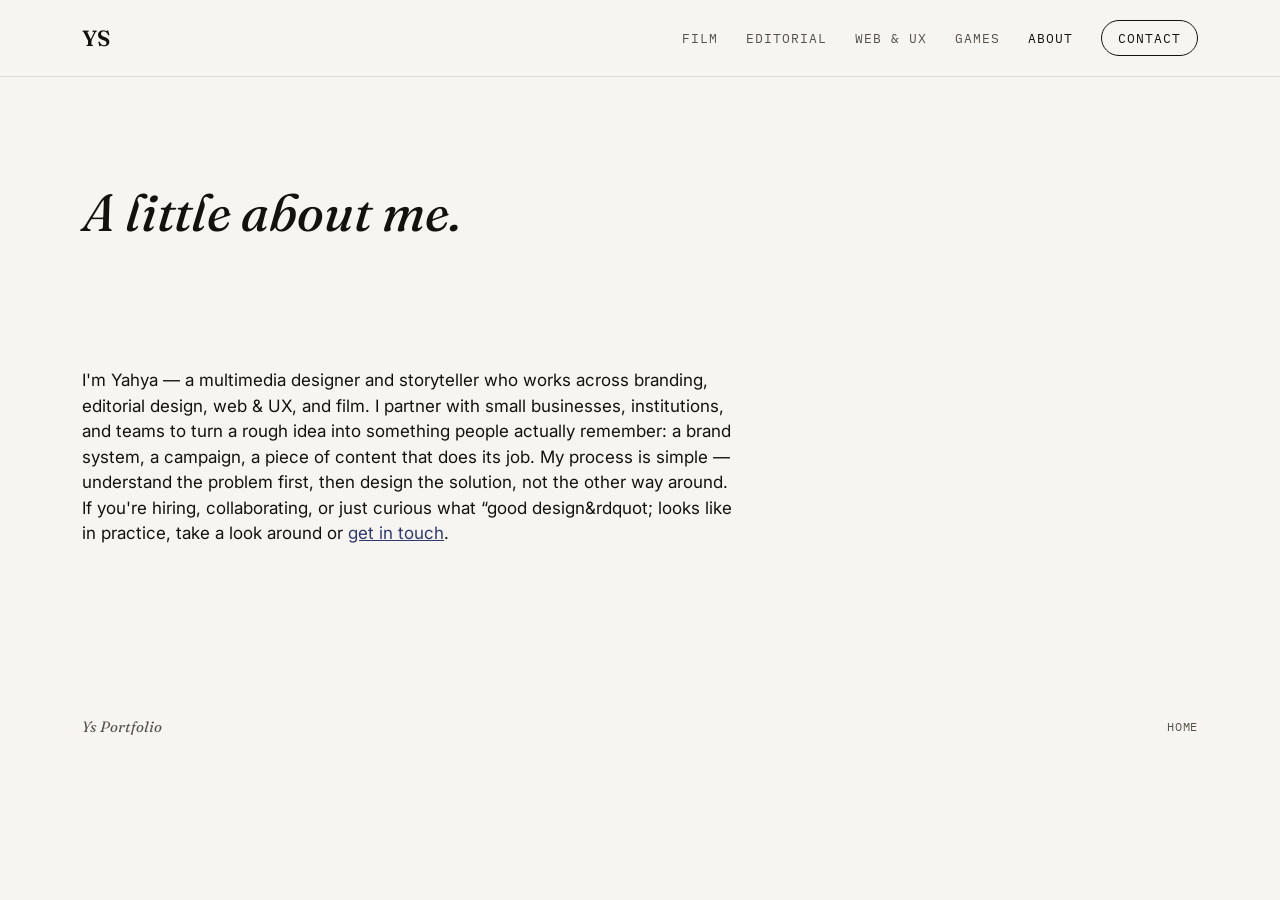
==== about.html @ 34f9054b "Add about.html page and About nav link across all pages New about.html follows the same shell as con" ====
<!DOCTYPE html>
<html lang="en">
<head>
<meta charset="UTF-8">
<meta name="viewport" content="width=device-width, initial-scale=1">
<title>About — Ys Portfolio</title>
<meta name="description" content="About Yahya — multimedia designer and storyteller working across branding, editorial design, web & UX, and film.">
<link rel="stylesheet" href="styles.css">
</head>
<body>

<nav class="site-nav">
  <div class="wrap">
    <a href="index.html" class="nav-mark">YS</a>
    <div class="nav-links">
      <a href="index.html#film">Film</a>
      <a href="index.html#editorial">Editorial</a>
      <a href="index.html#web">Web &amp; UX</a>
      <a href="index.html#games">Games</a>
      <a href="about.html" class="active">About</a>
      <a href="contact.html" class="nav-cta">Contact</a>
    </div>
  </div>
</nav>

<header class="contact-hero">
  <div class="wrap">
    <h1>A little about me.</h1>
  </div>
</header>

<section>
  <div class="wrap about-content">
    <p>I'm Yahya — a multimedia designer and storyteller who works across branding, editorial design, web &amp; UX, and film. I partner with small businesses, institutions, and teams to turn a rough idea into something people actually remember: a brand system, a campaign, a piece of content that does its job. My process is simple — understand the problem first, then design the solution, not the other way around. If you're hiring, collaborating, or just curious what &ldquo;good design&rdquot; looks like in practice, take a look around or <a href="contact.html">get in touch</a>.</p>
  </div>
</section>

<footer class="site-footer">
  <div class="wrap" style="display:flex; align-items:center; justify-content:space-between; width:100%; flex-wrap:wrap; gap:20px;">
    <span class="footer-mark">Ys Portfolio</span>
    <div class="footer-links">
      <a href="index.html">Home</a>
    </div>
  </div>
</footer>

</body>
</html>
---- styles.css ----
/* ===========================================================
   Ys Portfolio — design tokens
   Display: Fraunces (characterful serif, used large + restrained)
   Body/UI: Inter
   Utility (labels/eyebrows): IBM Plex Mono
   Palette:
     --paper:   #F7F5F1  (warm off-white background)
     --ink:     #14120F  (near-black, warm not cold)
     --ink-60:  #56514A  (secondary text)
     --line:    #DEDACF  (hairline rule)
     --accent:  #2E3A6E  (deep indigo — signature color)
     --accent-2:#B8472A  (rust — sparingly, hover/active only)
   =========================================================== */

@import url('https://fonts.googleapis.com/css2?family=Fraunces:ital,opsz,wght@0,9..144,300;0,9..144,450;0,9..144,600;1,9..144,450&family=Inter:wght@400;500;600&family=IBM+Plex+Mono:wght@400;500&display=swap');

:root {
  --paper: #F7F5F1;
  --ink: #14120F;
  --ink-60: #56514A;
  --line: #DEDACF;
  --accent: #2E3A6E;
  --accent-2: #B8472A;

  --font-display: 'Fraunces', serif;
  --font-body: 'Inter', sans-serif;
  --font-mono: 'IBM Plex Mono', monospace;

  --max-w: 1180px;
}

* { box-sizing: border-box; }

html { scroll-behavior: smooth; }

body {
  margin: 0;
  background: var(--paper);
  color: var(--ink);
  font-family: var(--font-body);
  font-size: 16px;
  line-height: 1.5;
  -webkit-font-smoothing: antialiased;
}

a { color: inherit; }

img { max-width: 100%; display: block; }

.wrap {
  max-width: var(--max-w);
  margin: 0 auto;
  padding: 0 32px;
}

/* ---------- Nav ---------- */
.site-nav {
  position: sticky;
  top: 0;
  z-index: 20;
  background: rgba(247, 245, 241, 0.92);
  backdrop-filter: blur(6px);
  border-bottom: 1px solid var(--line);
}

.site-nav .wrap {
  display: flex;
  align-items: center;
  justify-content: space-between;
  height: 76px;
}

.nav-mark {
  font-family: var(--font-display);
  font-size: 22px;
  font-weight: 600;
  letter-spacing: 0.01em;
  text-decoration: none;
}

.nav-links {
  display: flex;
  gap: 28px;
  align-items: center;
}

.nav-links a {
  text-decoration: none;
  font-family: var(--font-mono);
  font-size: 12.5px;
  letter-spacing: 0.08em;
  text-transform: uppercase;
  color: var(--ink-60);
  transition: color 0.15s ease;
}

.nav-links a:hover,
.nav-links a.active { color: var(--ink); }

.nav-links .nav-cta {
  border: 1px solid var(--ink);
  padding: 8px 16px;
  border-radius: 999px;
  color: var(--ink);
}

.nav-links .nav-cta:hover {
  background: var(--ink);
  color: var(--paper);
}

/* ---------- Hero ---------- */
.hero {
  padding: 96px 0 72px;
  border-bottom: 1px solid var(--line);
}

.hero-quote {
  margin: 0 0 22px;
}

.hero-quote blockquote {
  margin: 0;
  font-family: var(--font-display);
  font-style: italic;
  font-weight: 450;
  font-size: 18px;
  color: var(--accent);
}

.hero-quote figcaption {
  margin-top: 6px;
  font-family: var(--font-mono);
  font-size: 12px;
  letter-spacing: 0.06em;
  text-transform: uppercase;
  color: var(--ink-60);
}

.hero h1 {
  font-family: var(--font-display);
  font-weight: 450;
  font-size: clamp(34px, 5.4vw, 64px);
  line-height: 1.08;
  letter-spacing: -0.01em;
  margin: 0 0 28px;
  max-width: 20ch;
}

.hero h1 em {
  font-style: italic;
  font-weight: 450;
  color: var(--accent);
}

.hero-role {
  max-width: 46ch;
  font-family: var(--font-body);
  font-weight: 600;
  font-size: 18px;
  color: var(--ink);
  margin: 0 0 6px;
}

.hero-sub {
  max-width: 46ch;
  color: var(--ink-60);
  font-size: 17px;
  margin: 0;
}

.hero-animated {
  font-family: var(--font-display);
  font-weight: 450;
  font-size: clamp(34px, 5.4vw, 64px);
  line-height: 1.15;
  margin: 0 0 28px;
}

.hero-animated .static-part { display: block; }

.hero-animated .rotator {
  display: block;
  color: var(--accent);
  font-style: italic;
  min-height: 1.2em;
}

.hero-animated .cursor {
  display: inline-block;
  animation: blink 0.9s step-end infinite;
}

@keyframes blink { 50% { opacity: 0; } }

.sr-only {
  position: absolute;
  width: 1px; height: 1px;
  padding: 0; margin: -1px;
  overflow: hidden;
  clip: rect(0,0,0,0);
  white-space: nowrap;
  border: 0;
}

@media (prefers-reduced-motion: reduce) {
  .hero-animated .cursor { animation: none; }
}

/* ---------- Section headers ---------- */
.category {
  padding: 72px 0;
  border-bottom: 1px solid var(--line);
}

.category:last-of-type { border-bottom: none; }

.category-head {
  display: flex;
  align-items: baseline;
  justify-content: space-between;
  gap: 24px;
  margin-bottom: 40px;
}

.category-head h2 {
  font-family: var(--font-display);
  font-weight: 450;
  font-style: italic;
  font-size: clamp(24px, 3vw, 34px);
  margin: 0;
}

.category-count {
  font-family: var(--font-mono);
  font-size: 12.5px;
  color: var(--ink-60);
  white-space: nowrap;
}

/* ---------- Project grid ---------- */
.grid {
  display: grid;
  grid-template-columns: repeat(3, 1fr);
  gap: 28px;
}

.card {
  text-decoration: none;
  color: var(--ink);
  display: block;
}

.card-media {
  position: relative;
  aspect-ratio: 4 / 5;
  overflow: hidden;
  background: var(--line);
  border-radius: 3px;
  margin-bottom: 16px;
}

.card-media img {
  width: 100%;
  height: 100%;
  object-fit: cover;
  transition: transform 0.5s cubic-bezier(0.2, 0.7, 0.2, 1);
}

.card:hover .card-media img { transform: scale(1.045); }

.card-status {
  position: absolute;
  top: 12px;
  left: 12px;
  background: var(--paper);
  font-family: var(--font-mono);
  font-size: 11px;
  letter-spacing: 0.06em;
  text-transform: uppercase;
  padding: 4px 9px;
  border-radius: 999px;
  color: var(--ink-60);
}

.card h3 {
  font-family: var(--font-display);
  font-weight: 600;
  font-size: 19px;
  margin: 0 0 6px;
}

.card p {
  font-size: 14px;
  color: var(--ink-60);
  margin: 0 0 10px;
  line-height: 1.45;
}

.card-link {
  font-family: var(--font-mono);
  font-size: 11.5px;
  letter-spacing: 0.06em;
  text-transform: uppercase;
  color: var(--accent);
  display: inline-flex;
  align-items: center;
  gap: 6px;
}

.card-link::after {
  content: '→';
  transition: transform 0.15s ease;
}

.card:hover .card-link::after { transform: translateX(3px); }

/* ---------- Footer ---------- */
.site-footer {
  padding: 56px 0 64px;
  display: flex;
  align-items: center;
  justify-content: space-between;
  gap: 20px;
  flex-wrap: wrap;
}

.footer-mark {
  font-family: var(--font-display);
  font-style: italic;
  font-size: 15px;
  color: var(--ink-60);
}

.footer-links {
  display: flex;
  gap: 22px;
}

.footer-links a {
  font-family: var(--font-mono);
  font-size: 12px;
  letter-spacing: 0.06em;
  text-transform: uppercase;
  text-decoration: none;
  color: var(--ink-60);
}

.footer-links a:hover { color: var(--ink); }

/* ---------- Contact page ---------- */
.contact-hero {
  padding: 96px 0 80px;
}

.contact-hero h1 {
  font-family: var(--font-display);
  font-weight: 450;
  font-style: italic;
  font-size: clamp(32px, 5vw, 52px);
  margin: 0 0 20px;
}

.contact-grid {
  display: grid;
  grid-template-columns: 1.1fr 0.9fr;
  gap: 64px;
  padding-bottom: 96px;
}

.contact-list {
  list-style: none;
  margin: 0;
  padding: 0;
}

.contact-list li {
  border-top: 1px solid var(--line);
  padding: 20px 0;
  display: flex;
  justify-content: space-between;
  align-items: baseline;
}

.contact-list li:last-child { border-bottom: 1px solid var(--line); }

.contact-list .label {
  font-family: var(--font-mono);
  font-size: 12px;
  letter-spacing: 0.06em;
  text-transform: uppercase;
  color: var(--ink-60);
}

.contact-list a {
  text-decoration: none;
  font-size: 16px;
}

.contact-list a:hover { color: var(--accent); }

.contact-form { display: flex; flex-direction: column; gap: 18px; }

.contact-form label {
  font-family: var(--font-mono);
  font-size: 11.5px;
  letter-spacing: 0.06em;
  text-transform: uppercase;
  color: var(--ink-60);
  display: block;
  margin-bottom: 6px;
}

.contact-form input,
.contact-form textarea {
  width: 100%;
  border: none;
  border-bottom: 1px solid var(--line);
  background: transparent;
  padding: 10px 2px;
  font-family: var(--font-body);
  font-size: 15px;
  color: var(--ink);
}

.contact-form input:focus,
.contact-form textarea:focus {
  outline: none;
  border-bottom-color: var(--accent);
}

.contact-form button {
  margin-top: 8px;
  align-self: flex-start;
  border: 1px solid var(--ink);
  background: var(--ink);
  color: var(--paper);
  font-family: var(--font-mono);
  font-size: 12.5px;
  letter-spacing: 0.06em;
  text-transform: uppercase;
  padding: 12px 26px;
  border-radius: 999px;
  cursor: pointer;
  transition: opacity 0.15s ease;
}

.contact-form button:hover { opacity: 0.85; }

/* ---------- About page ---------- */
.about-content {
  padding-bottom: 96px;
}

.about-content p {
  max-width: 60ch;
  font-size: 17px;
  color: var(--ink);
}

.about-content a {
  color: var(--accent);
}

.about-content a:hover {
  color: var(--ink);
}

/* ---------- Responsive ---------- */
@media (max-width: 900px) {
  .grid { grid-template-columns: repeat(2, 1fr); }
  .contact-grid { grid-template-columns: 1fr; gap: 48px; }
}

@media (max-width: 560px) {
  .wrap { padding: 0 20px; }
  .grid { grid-template-columns: 1fr; }
  .nav-links { gap: 16px; }
  .nav-links .nav-cta { padding: 7px 13px; }
  .site-nav .wrap { height: 64px; }
  .hero { padding: 56px 0 48px; }
  .category { padding: 48px 0; }
}

/* Reduced motion */
@media (prefers-reduced-motion: reduce) {
  html { scroll-behavior: auto; }
  .card-media img, .card-link::after { transition: none; }
}

/* Visible keyboard focus */
a:focus-visible, button:focus-visible, input:focus-visible, textarea:focus-visible {
  outline: 2px solid var(--accent);
  outline-offset: 2px;
}
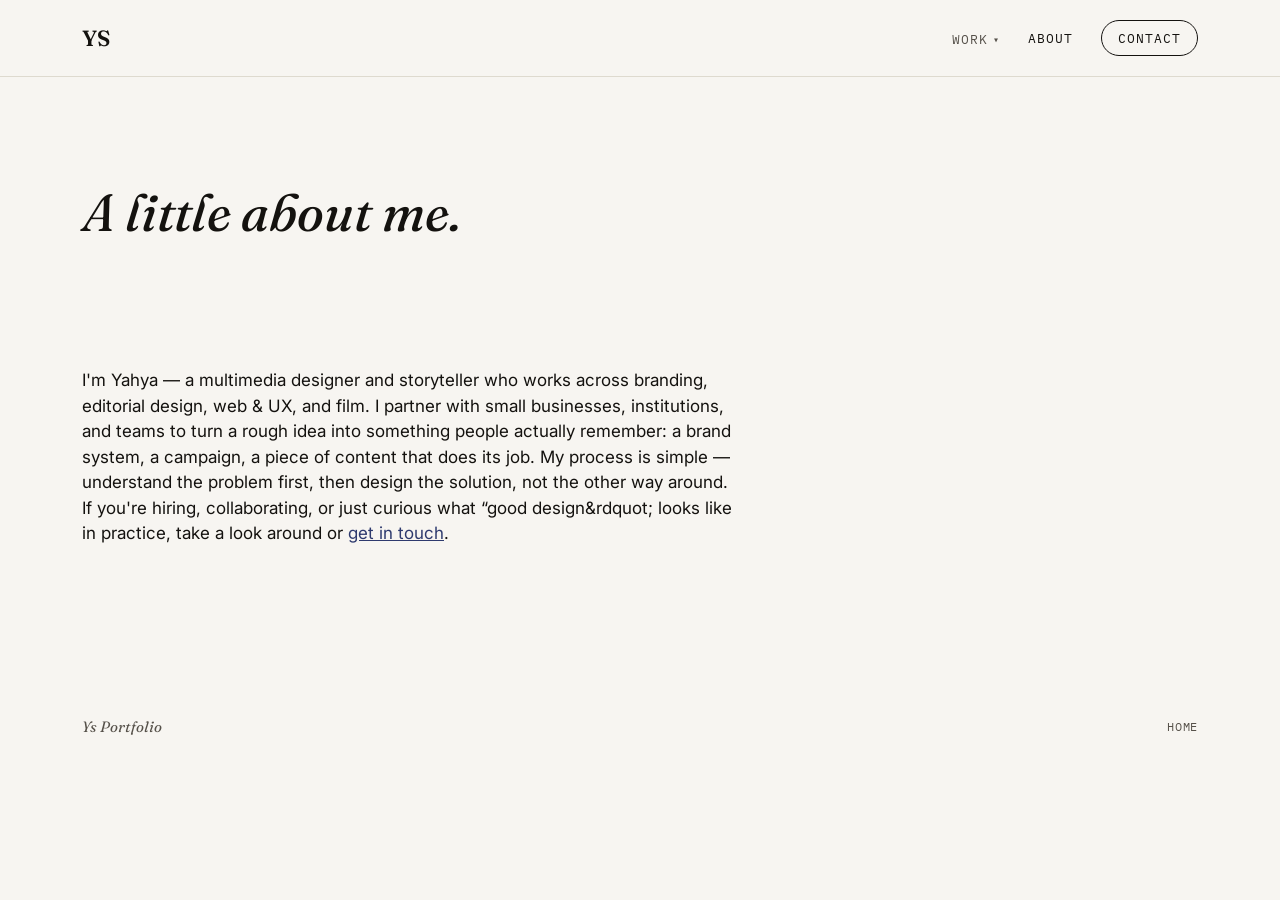
==== commit 02ff2d96: "Collapse category links into a nav dropdown; responsive/content fixes Replaces the four category lin" ====
--- a/about.html
+++ b/about.html
@@ -13,10 +13,15 @@
   <div class="wrap">
     <a href="index.html" class="nav-mark">YS</a>
     <div class="nav-links">
-      <a href="index.html#film">Film</a>
-      <a href="index.html#editorial">Editorial</a>
-      <a href="index.html#web">Web &amp; UX</a>
-      <a href="index.html#games">Games</a>
+      <div class="nav-dropdown">
+        <button type="button" class="nav-dropdown-toggle" aria-haspopup="true" aria-expanded="false">Work <span class="nav-dropdown-caret" aria-hidden="true">&#9662;</span></button>
+        <div class="nav-dropdown-menu">
+          <a href="index.html#film">Film</a>
+          <a href="index.html#editorial">Editorial</a>
+          <a href="index.html#web">Web &amp; UX</a>
+          <a href="index.html#games">Games</a>
+        </div>
+      </div>
       <a href="about.html" class="active">About</a>
       <a href="contact.html" class="nav-cta">Contact</a>
     </div>
@@ -44,5 +49,7 @@
   </div>
 </footer>
 
+<script src="assets/js/nav-dropdown.js"></script>
+
 </body>
 </html>
--- a/styles.css
+++ b/styles.css
@@ -109,32 +109,86 @@
   color: var(--paper);
 }
 
+.nav-dropdown {
+  position: relative;
+}
+
+.nav-dropdown-toggle {
+  font-family: var(--font-mono);
+  font-size: 12.5px;
+  letter-spacing: 0.08em;
+  text-transform: uppercase;
+  color: var(--ink-60);
+  background: none;
+  border: none;
+  padding: 0;
+  margin: 0;
+  cursor: pointer;
+  display: inline-flex;
+  align-items: center;
+  gap: 5px;
+  transition: color 0.15s ease;
+}
+
+.nav-dropdown-toggle:hover,
+.nav-dropdown.is-open .nav-dropdown-toggle { color: var(--ink); }
+
+.nav-dropdown-caret {
+  font-size: 10px;
+  transition: transform 0.15s ease;
+}
+
+.nav-dropdown.is-open .nav-dropdown-caret { transform: rotate(180deg); }
+
+.nav-dropdown-menu {
+  position: absolute;
+  top: calc(100% + 16px);
+  left: 0;
+  background: var(--paper);
+  border: 1px solid var(--line);
+  border-radius: 8px;
+  padding: 6px;
+  min-width: 150px;
+  display: flex;
+  flex-direction: column;
+  box-shadow: 0 8px 24px rgba(20, 18, 15, 0.1);
+  opacity: 0;
+  visibility: hidden;
+  transform: translateY(-4px);
+  transition: opacity 0.15s ease, transform 0.15s ease, visibility 0.15s ease;
+}
+
+.nav-dropdown.is-open .nav-dropdown-menu {
+  opacity: 1;
+  visibility: visible;
+  transform: translateY(0);
+}
+
+.nav-dropdown-menu a {
+  padding: 9px 10px;
+  border-radius: 4px;
+}
+
+.nav-dropdown-menu a:hover { background: var(--line); color: var(--ink); }
+
+@media (prefers-reduced-motion: reduce) {
+  .nav-dropdown-menu,
+  .nav-dropdown-caret { transition: none; }
+}
+
 /* ---------- Hero ---------- */
 .hero {
   padding: 96px 0 72px;
   border-bottom: 1px solid var(--line);
 }
 
-.hero-quote {
+.hero-eyebrow {
   margin: 0 0 22px;
-}
-
-.hero-quote blockquote {
-  margin: 0;
   font-family: var(--font-display);
   font-style: italic;
   font-weight: 450;
   font-size: 18px;
   color: var(--accent);
-}
-
-.hero-quote figcaption {
-  margin-top: 6px;
-  font-family: var(--font-mono);
-  font-size: 12px;
-  letter-spacing: 0.06em;
-  text-transform: uppercase;
-  color: var(--ink-60);
 }
 
 .hero h1 {
@@ -153,7 +207,7 @@
   color: var(--accent);
 }
 
-.hero-role {
+.hero-tagline {
   max-width: 46ch;
   font-family: var(--font-body);
   font-weight: 600;
@@ -205,6 +259,56 @@
 
 @media (prefers-reduced-motion: reduce) {
   .hero-animated .cursor { animation: none; }
+}
+
+/* ---------- Recognition strip ---------- */
+.recognition-strip {
+  padding: 72px 0;
+  border-bottom: 1px solid var(--line);
+}
+
+.trusted-label {
+  font-family: var(--font-mono);
+  font-size: 12.5px;
+  letter-spacing: 0.14em;
+  text-transform: uppercase;
+  color: var(--ink-60);
+  margin: 0 0 22px;
+}
+
+.recognition-row {
+  overflow: hidden;
+}
+
+.recognition-track {
+  display: flex;
+  width: max-content;
+  animation: recognition-marquee 22s linear infinite;
+}
+
+.recognition-set {
+  display: flex;
+  align-items: center;
+  gap: 56px;
+  padding-right: 56px;
+}
+
+.recognition-item {
+  flex: 0 0 auto;
+  width: 200px;
+  height: auto;
+  filter: brightness(0);
+}
+
+@keyframes recognition-marquee {
+  from { transform: translateX(0); }
+  to { transform: translateX(-50%); }
+}
+
+@media (prefers-reduced-motion: reduce) {
+  .recognition-track { animation: none; }
+  .recognition-row { overflow-x: auto; }
+  .recognition-set[aria-hidden="true"] { display: none; }
 }
 
 /* ---------- Section headers ---------- */
@@ -466,10 +570,252 @@
   color: var(--ink);
 }
 
+/* ---------- Project detail pages ---------- */
+.back-link {
+  font-family: var(--font-mono);
+  font-size: 12px;
+  text-transform: uppercase;
+  letter-spacing: 0.06em;
+  text-decoration: none;
+  color: var(--ink-60);
+  display: inline-block;
+  margin-bottom: 24px;
+}
+
+.back-link:hover { color: var(--ink); }
+
+.project-hero {
+  padding: 88px 0 40px;
+}
+
+.project-hero .cat {
+  font-family: var(--font-mono);
+  font-size: 12px;
+  letter-spacing: 0.1em;
+  text-transform: uppercase;
+  color: var(--accent);
+  margin: 0 0 16px;
+}
+
+.project-hero h1 {
+  font-family: var(--font-display);
+  font-weight: 450;
+  font-size: clamp(30px, 5vw, 52px);
+  margin: 0 0 18px;
+}
+
+.project-hero p {
+  max-width: 60ch;
+  color: var(--ink-60);
+  font-size: 17px;
+}
+
+.project-media {
+  padding-bottom: 72px;
+}
+
+.media-placeholder {
+  background: var(--line);
+  border-radius: 4px;
+  aspect-ratio: 16 / 9;
+  display: flex;
+  align-items: center;
+  justify-content: center;
+  text-align: center;
+  padding: 24px;
+  margin-bottom: 20px;
+}
+
+.media-placeholder span {
+  font-family: var(--font-mono);
+  font-size: 12px;
+  letter-spacing: 0.04em;
+  color: var(--ink-60);
+}
+
+.project-video {
+  position: relative;
+  aspect-ratio: 16 / 9;
+  border-radius: 4px;
+  overflow: hidden;
+}
+
+.project-video iframe {
+  position: absolute;
+  inset: 0;
+  width: 100%;
+  height: 100%;
+  border: 0;
+}
+
+.project-gallery-grid {
+  display: grid;
+  grid-template-columns: repeat(auto-fill, minmax(200px, 1fr));
+  gap: 20px;
+}
+
+.project-gallery-grid .media-placeholder { margin-bottom: 0; }
+
+.project-details {
+  padding-bottom: 96px;
+}
+
+.project-badges {
+  display: flex;
+  flex-wrap: wrap;
+  gap: 16px;
+}
+
+.project-badges img {
+  width: 80px;
+  height: auto;
+  filter: brightness(0);
+}
+
+.project-block {
+  padding: 72px 0;
+  border-bottom: 1px solid var(--line);
+}
+
+.project-block-title {
+  font-family: var(--font-display);
+  font-weight: 450;
+  font-style: italic;
+  font-size: clamp(24px, 3vw, 34px);
+  margin: 0 0 32px;
+}
+
+.project-subblock {
+  margin-bottom: 40px;
+}
+
+.project-subblock:last-child { margin-bottom: 0; }
+
+.contact-list + .project-subblock { margin-top: 40px; }
+
+/* ---------- Lightbox ---------- */
+.js-lightbox { cursor: pointer; }
+
+.lightbox-overlay {
+  position: fixed;
+  inset: 0;
+  background: rgba(20, 18, 15, 0.92);
+  display: flex;
+  align-items: center;
+  justify-content: center;
+  padding: 40px;
+  z-index: 100;
+}
+
+.lightbox-overlay[hidden] { display: none; }
+
+.lightbox-content {
+  max-width: 900px;
+  max-height: 85vh;
+  width: 100%;
+  background: var(--paper);
+  border-radius: 4px;
+  padding: 24px;
+  display: flex;
+  align-items: center;
+  justify-content: center;
+  text-align: center;
+  overflow: auto;
+}
+
+.lightbox-content img,
+.lightbox-content video {
+  max-width: 100%;
+  max-height: 75vh;
+  display: block;
+  border-radius: 4px;
+}
+
+.lightbox-content span {
+  font-family: var(--font-mono);
+  font-size: 14px;
+  letter-spacing: 0.04em;
+  color: var(--ink-60);
+}
+
+.lightbox-close {
+  position: fixed;
+  top: 24px;
+  right: 24px;
+  width: 40px;
+  height: 40px;
+  border-radius: 999px;
+  border: 1px solid var(--line);
+  background: var(--paper);
+  color: var(--ink);
+  font-family: var(--font-mono);
+  font-size: 18px;
+  line-height: 1;
+  cursor: pointer;
+  display: flex;
+  align-items: center;
+  justify-content: center;
+  z-index: 101;
+}
+
+.lightbox-close:hover { background: var(--line); }
+
+.project-subblock-title {
+  font-family: var(--font-display);
+  font-weight: 600;
+  font-size: 19px;
+  margin: 0 0 10px;
+}
+
+.project-block p {
+  max-width: 60ch;
+  color: var(--ink-60);
+  font-size: 15px;
+  line-height: 1.6;
+  margin: 0 0 20px;
+}
+
+.project-block p:last-child { margin-bottom: 0; }
+
+.plain-list {
+  list-style: none;
+  margin: 0;
+  padding: 0;
+  max-width: 60ch;
+}
+
+.plain-list li {
+  border-top: 1px solid var(--line);
+  padding: 16px 0;
+  color: var(--ink-60);
+  font-size: 15px;
+  line-height: 1.6;
+}
+
+.plain-list li:last-child { border-bottom: 1px solid var(--line); }
+
+.plain-list li strong {
+  color: var(--ink);
+  font-weight: 600;
+}
+
+.todo-note {
+  font-family: var(--font-mono);
+  font-size: 12px;
+  letter-spacing: 0.04em;
+  color: var(--ink-60);
+}
+
+.media-placeholder--summary {
+  aspect-ratio: auto;
+  padding: 40px 24px;
+}
+
 /* ---------- Responsive ---------- */
 @media (max-width: 900px) {
   .grid { grid-template-columns: repeat(2, 1fr); }
   .contact-grid { grid-template-columns: 1fr; gap: 48px; }
+  .project-gallery-grid { grid-template-columns: 1fr; }
 }
 
 @media (max-width: 560px) {
@@ -479,7 +825,14 @@
   .nav-links .nav-cta { padding: 7px 13px; }
   .site-nav .wrap { height: 64px; }
   .hero { padding: 56px 0 48px; }
+  .recognition-strip { padding: 48px 0; }
+  .recognition-set { gap: 36px; padding-right: 36px; }
+  .recognition-item { width: 140px; }
   .category { padding: 48px 0; }
+  .contact-list li { flex-direction: column; align-items: flex-start; gap: 6px; }
+  .lightbox-overlay { padding: 16px; }
+  .lightbox-content { padding: 16px; }
+  .lightbox-close { top: 12px; right: 12px; }
 }
 
 /* Reduced motion */
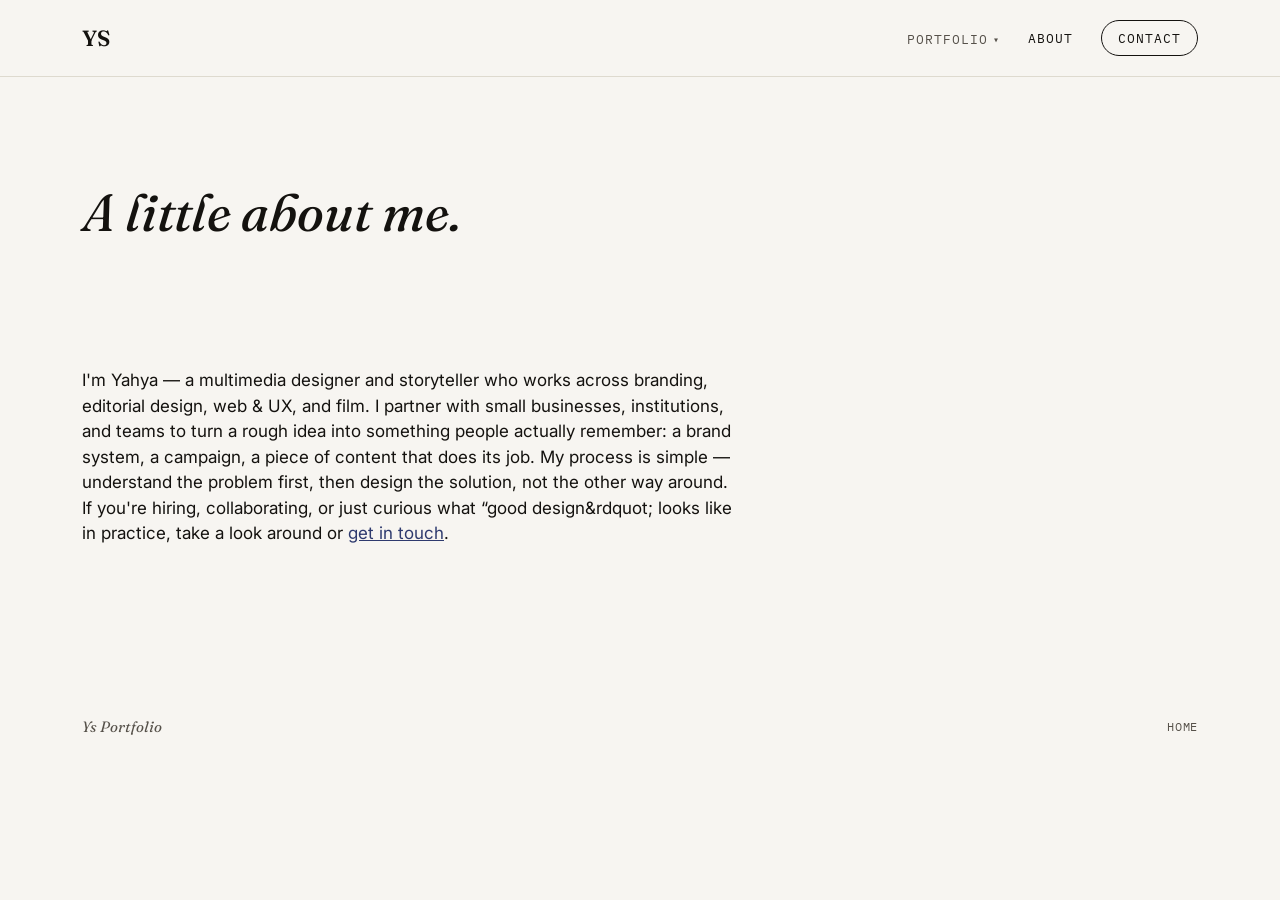
==== commit e65c098e: "Add Services page for consulting/freelance offerings - New services.html: hero, bio with headshot, t" ====
--- a/about.html
+++ b/about.html
@@ -14,16 +14,17 @@
     <a href="index.html" class="nav-mark">YS</a>
     <div class="nav-links">
       <div class="nav-dropdown">
-        <button type="button" class="nav-dropdown-toggle" aria-haspopup="true" aria-expanded="false">Work <span class="nav-dropdown-caret" aria-hidden="true">&#9662;</span></button>
+        <button type="button" class="nav-dropdown-toggle" aria-haspopup="true" aria-expanded="false">Portfolio <span class="nav-dropdown-caret" aria-hidden="true">&#9662;</span></button>
         <div class="nav-dropdown-menu">
           <a href="index.html#film">Film</a>
-          <a href="index.html#editorial">Editorial</a>
+          <a href="index.html#graphic-design">Graphic Design</a>
+          <a href="index.html#editorials">Editorials</a>
           <a href="index.html#web">Web &amp; UX</a>
           <a href="index.html#games">Games</a>
         </div>
       </div>
       <a href="about.html" class="active">About</a>
-      <a href="contact.html" class="nav-cta">Contact</a>
+      <a href="services.html#quote" class="nav-cta">Contact</a>
     </div>
   </div>
 </nav>
--- a/styles.css
+++ b/styles.css
@@ -551,6 +551,191 @@
 
 .contact-form button:hover { opacity: 0.85; }
 
+.contact-form .form-row {
+  display: grid;
+  grid-template-columns: 1fr 1fr;
+  gap: 18px;
+}
+
+/* ---------- Services page ---------- */
+.btn {
+  display: inline-flex;
+  align-items: center;
+  gap: 8px;
+  font-family: var(--font-mono);
+  font-size: 12.5px;
+  letter-spacing: 0.06em;
+  text-transform: uppercase;
+  padding: 13px 26px;
+  border-radius: 999px;
+  text-decoration: none;
+  border: 1px solid var(--ink);
+  transition: opacity 0.15s ease, background 0.15s ease, color 0.15s ease;
+}
+
+.btn-solid { background: var(--ink); color: var(--paper); }
+.btn-solid:hover { opacity: 0.85; }
+
+.btn-outline { background: transparent; color: var(--ink); }
+.btn-outline:hover { background: var(--ink); color: var(--paper); }
+
+.services-hero { padding: 88px 0 64px; border-bottom: 1px solid var(--line); }
+
+.services-hero h1 {
+  font-family: var(--font-display);
+  font-style: italic;
+  font-weight: 450;
+  font-size: clamp(34px, 4.8vw, 56px);
+  line-height: 1.13;
+  letter-spacing: -0.01em;
+  max-width: 30ch;
+  margin: 0 0 24px;
+}
+
+.hero-lead {
+  max-width: 46ch;
+  font-family: var(--font-body);
+  font-weight: 600;
+  font-size: 19px;
+  color: var(--ink);
+  margin: 0 0 14px;
+}
+
+.services-hero .sub {
+  max-width: 56ch;
+  font-size: 17px;
+  color: var(--ink-60);
+  margin: 0 0 16px;
+}
+
+.services-hero .sub:last-of-type { margin-bottom: 32px; }
+
+.hero-ctas { display: flex; gap: 14px; flex-wrap: wrap; }
+
+.intro { padding: 64px 0; border-bottom: 1px solid var(--line); }
+
+.intro-grid {
+  display: grid;
+  grid-template-columns: 0.8fr 1.2fr;
+  gap: 56px;
+  align-items: center;
+}
+
+.intro-media {
+  aspect-ratio: 4 / 5;
+  border-radius: 6px;
+  overflow: hidden;
+  background: var(--line);
+}
+
+.intro-media img { width: 100%; height: 100%; object-fit: cover; }
+
+.intro-copy p { max-width: 62ch; font-size: 18px; color: var(--ink); margin: 0 0 22px; }
+.intro-copy p:last-child { margin-bottom: 0; }
+
+.section-head { margin-bottom: 40px; }
+
+.section-head h2 {
+  font-family: var(--font-display);
+  font-style: italic;
+  font-weight: 450;
+  font-size: clamp(24px, 3vw, 32px);
+  margin: 0 0 10px;
+}
+
+.section-head p { color: var(--ink-60); font-size: 16px; margin: 0; max-width: 56ch; }
+
+.proof-head { display: flex; align-items: flex-end; justify-content: space-between; gap: 24px; }
+.proof-head-btn { flex: 0 0 auto; white-space: nowrap; }
+
+.tiers { padding: 72px 0; border-bottom: 1px solid var(--line); }
+
+.tier-grid { display: grid; grid-template-columns: 1fr 1fr; gap: 28px; }
+
+.tier-card {
+  border: 1px solid var(--line);
+  border-radius: 6px;
+  padding: 40px 34px;
+  display: flex;
+  flex-direction: column;
+  background: #FBFAF7;
+  transition: transform 0.25s cubic-bezier(0.2, 0.7, 0.2, 1), box-shadow 0.25s ease, border-color 0.25s ease;
+}
+
+.tier-card:hover {
+  transform: translateY(-6px);
+  box-shadow: 0 18px 40px rgba(20, 18, 15, 0.12);
+  border-color: var(--accent);
+}
+
+.tier-card.is-build { border-color: var(--ink); background: var(--paper); }
+.tier-card.is-build:hover { border-color: var(--ink); }
+
+.tier-card .btn-arrow { display: inline-block; transition: transform 0.2s ease; }
+.tier-card:hover .btn-arrow { transform: translateX(4px); }
+
+.tier-kicker {
+  font-family: var(--font-mono);
+  font-size: 11px;
+  letter-spacing: 0.1em;
+  text-transform: uppercase;
+  color: var(--ink-60);
+  margin: 0 0 14px;
+}
+
+.tier-card.is-build .tier-kicker { color: var(--accent-2); }
+
+.tier-card h3 { font-family: var(--font-display); font-weight: 600; font-size: 26px; margin: 0 0 10px; }
+
+.tier-tagline { color: var(--ink-60); font-size: 15px; margin: 0 0 28px; line-height: 1.5; }
+
+.tier-list { list-style: none; margin: 0 0 30px; padding: 0; flex: 1; }
+
+.tier-list li {
+  border-top: 1px solid var(--line);
+  padding: 14px 0;
+  font-size: 14.5px;
+  color: var(--ink);
+  line-height: 1.5;
+}
+
+.tier-best {
+  font-size: 13.5px;
+  color: var(--ink-60);
+  margin: 0 0 24px;
+  padding-top: 14px;
+  border-top: 1px solid var(--line);
+}
+
+.tier-best strong { color: var(--ink); font-weight: 600; }
+
+.process { padding: 72px 0; border-bottom: 1px solid var(--line); }
+
+.process-grid { display: grid; grid-template-columns: repeat(4, 1fr); gap: 28px; }
+
+.process-step .num { font-family: var(--font-mono); font-size: 13px; color: var(--accent); margin: 0 0 14px; }
+.process-step h4 { font-family: var(--font-display); font-weight: 600; font-size: 18px; margin: 0 0 8px; }
+.process-step p { font-size: 14px; color: var(--ink-60); line-height: 1.55; margin: 0; }
+
+.proof { padding: 72px 0; border-bottom: 1px solid var(--line); }
+
+.proof-badges {
+  margin-top: 40px;
+  display: flex;
+  gap: 28px;
+  flex-wrap: wrap;
+  align-items: center;
+  font-family: var(--font-mono);
+  font-size: 12px;
+  color: var(--ink-60);
+}
+
+.proof-badges span { border-left: 2px solid var(--accent); padding-left: 10px; }
+
+.quote { padding: 80px 0 96px; }
+
+.quote-copy p { color: var(--ink-60); font-size: 16px; max-width: 42ch; margin: 0 0 28px; }
+
 /* ---------- About page ---------- */
 .about-content {
   padding-bottom: 96px;
@@ -631,6 +816,39 @@
   font-size: 12px;
   letter-spacing: 0.04em;
   color: var(--ink-60);
+}
+
+.media-placeholder:has(img),
+.media-placeholder:has(video) {
+  padding: 0;
+  overflow: hidden;
+}
+
+.project-cta {
+  display: inline-flex;
+  align-items: center;
+  gap: 8px;
+  border: 1px solid var(--ink);
+  background: var(--ink);
+  color: var(--paper);
+  font-family: var(--font-mono);
+  font-size: 12.5px;
+  letter-spacing: 0.06em;
+  text-transform: uppercase;
+  text-decoration: none;
+  padding: 12px 26px;
+  border-radius: 999px;
+  transition: opacity 0.15s ease;
+}
+
+.project-cta:hover { opacity: 0.85; }
+
+.media-placeholder img,
+.media-placeholder video {
+  width: 100%;
+  height: 100%;
+  object-fit: cover;
+  display: block;
 }
 
 .project-video {
@@ -639,6 +857,57 @@
   border-radius: 4px;
   overflow: hidden;
 }
+
+.media-rotator {
+  position: relative;
+  aspect-ratio: 16 / 9;
+  border-radius: 4px;
+  overflow: hidden;
+  background: var(--line);
+  cursor: pointer;
+  margin-bottom: 20px;
+}
+
+.media-rotator img,
+.media-rotator video {
+  position: absolute;
+  inset: 0;
+  width: 100%;
+  height: 100%;
+  object-fit: cover;
+  opacity: 0;
+}
+
+.media-rotator img.is-active,
+.media-rotator video.is-active {
+  opacity: 1;
+}
+
+.rotator-nav {
+  position: absolute;
+  top: 50%;
+  transform: translateY(-50%);
+  width: 40px;
+  height: 40px;
+  border-radius: 999px;
+  border: 1px solid var(--line);
+  background: var(--paper);
+  color: var(--ink);
+  font-family: var(--font-mono);
+  font-size: 18px;
+  line-height: 1;
+  cursor: pointer;
+  display: flex;
+  align-items: center;
+  justify-content: center;
+  opacity: 0.85;
+  z-index: 2;
+}
+
+.rotator-nav:hover { background: var(--line); opacity: 1; }
+
+.rotator-prev { left: 12px; }
+.rotator-next { right: 12px; }
 
 .project-video iframe {
   position: absolute;
@@ -672,6 +941,27 @@
   filter: brightness(0);
 }
 
+.project-recognition {
+  margin-top: 32px;
+}
+
+.project-recognition .trusted-label {
+  margin-bottom: 16px;
+}
+
+.project-recognition-row {
+  display: flex;
+  flex-wrap: nowrap;
+  align-items: center;
+  gap: 32px;
+}
+
+.project-recognition-row .recognition-item {
+  flex: 1 1 0;
+  min-width: 0;
+  max-width: 200px;
+}
+
 .project-block {
   padding: 72px 0;
   border-bottom: 1px solid var(--line);
@@ -687,6 +977,20 @@
 
 .project-subblock {
   margin-bottom: 40px;
+}
+
+.project-two-col {
+  display: grid;
+  grid-template-columns: 1fr 1fr;
+  gap: 40px;
+}
+
+.project-two-col .project-subblock {
+  margin-bottom: 0;
+}
+
+.project-two-col .plain-list {
+  max-width: none;
 }
 
 .project-subblock:last-child { margin-bottom: 0; }
@@ -816,6 +1120,12 @@
   .grid { grid-template-columns: repeat(2, 1fr); }
   .contact-grid { grid-template-columns: 1fr; gap: 48px; }
   .project-gallery-grid { grid-template-columns: 1fr; }
+  .project-two-col { grid-template-columns: 1fr; }
+  .proof-head { flex-direction: column; align-items: flex-start; }
+  .intro-grid { grid-template-columns: 1fr; }
+  .intro-media { max-width: 320px; }
+  .tier-grid { grid-template-columns: 1fr; }
+  .process-grid { grid-template-columns: 1fr 1fr; }
 }
 
 @media (max-width: 560px) {
@@ -833,12 +1143,19 @@
   .lightbox-overlay { padding: 16px; }
   .lightbox-content { padding: 16px; }
   .lightbox-close { top: 12px; right: 12px; }
+  .rotator-nav { width: 34px; height: 34px; font-size: 16px; }
+  .rotator-prev { left: 8px; }
+  .rotator-next { right: 8px; }
+  .process-grid { grid-template-columns: 1fr; }
+  .contact-form .form-row { grid-template-columns: 1fr; }
 }
 
 /* Reduced motion */
 @media (prefers-reduced-motion: reduce) {
   html { scroll-behavior: auto; }
   .card-media img, .card-link::after { transition: none; }
+  .tier-card, .tier-card .btn-arrow { transition: none; }
+  .tier-card:hover { transform: none; }
 }
 
 /* Visible keyboard focus */
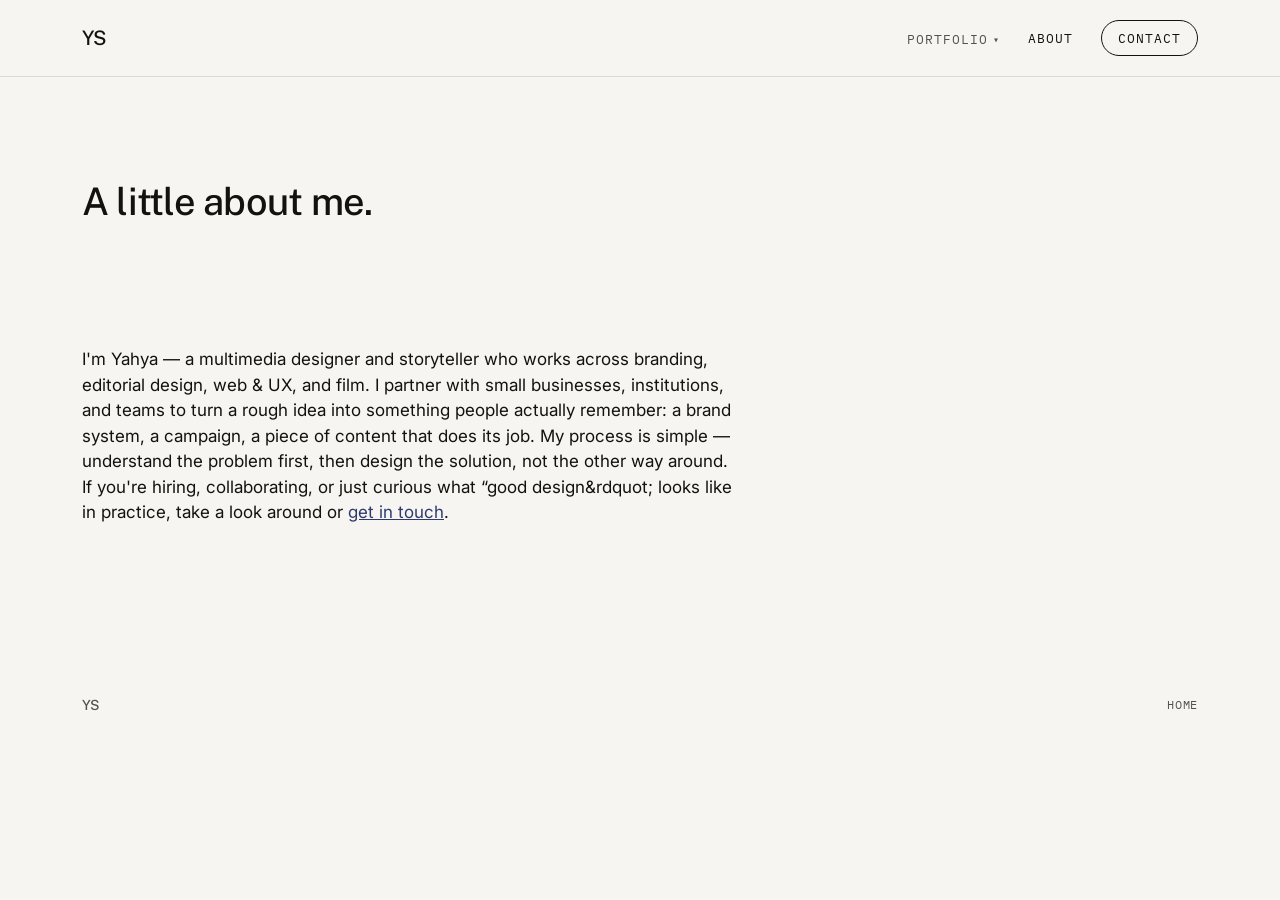
==== commit e7982b46: "Shorten footer mark from "Ys Portfolio" to "YS" sitewide Co-Authored-By: Claude Sonnet 5 <noreply@an" ====
--- a/about.html
+++ b/about.html
@@ -43,7 +43,7 @@
 
 <footer class="site-footer">
   <div class="wrap" style="display:flex; align-items:center; justify-content:space-between; width:100%; flex-wrap:wrap; gap:20px;">
-    <span class="footer-mark">Ys Portfolio</span>
+    <span class="footer-mark">YS</span>
     <div class="footer-links">
       <a href="index.html">Home</a>
     </div>
--- a/styles.css
+++ b/styles.css
@@ -1,6 +1,6 @@
 /* ===========================================================
    Ys Portfolio — design tokens
-   Display: Fraunces (characterful serif, used large + restrained)
+   Display: Public Sans (modern minimalist grotesk, weight-driven hierarchy — no italics, no bold by default)
    Body/UI: Inter
    Utility (labels/eyebrows): IBM Plex Mono
    Palette:
@@ -12,7 +12,7 @@
      --accent-2:#B8472A  (rust — sparingly, hover/active only)
    =========================================================== */
 
-@import url('https://fonts.googleapis.com/css2?family=Fraunces:ital,opsz,wght@0,9..144,300;0,9..144,450;0,9..144,600;1,9..144,450&family=Inter:wght@400;500;600&family=IBM+Plex+Mono:wght@400;500&display=swap');
+@import url('https://fonts.googleapis.com/css2?family=Public+Sans:wght@400;500;700&family=Inter:wght@400;500;600&family=IBM+Plex+Mono:wght@400;500&display=swap');
 
 :root {
   --paper: #F7F5F1;
@@ -22,7 +22,7 @@
   --accent: #2E3A6E;
   --accent-2: #B8472A;
 
-  --font-display: 'Fraunces', serif;
+  --font-display: 'Public Sans', sans-serif;
   --font-body: 'Inter', sans-serif;
   --font-mono: 'IBM Plex Mono', monospace;
 
@@ -72,9 +72,9 @@
 
 .nav-mark {
   font-family: var(--font-display);
-  font-size: 22px;
-  font-weight: 600;
-  letter-spacing: 0.01em;
+  font-size: 20px;
+  font-weight: 500;
+  letter-spacing: -0.01em;
   text-decoration: none;
 }
 
@@ -185,25 +185,24 @@
 .hero-eyebrow {
   margin: 0 0 22px;
   font-family: var(--font-display);
-  font-style: italic;
-  font-weight: 450;
-  font-size: 18px;
+  font-weight: 500;
+  font-size: 16px;
   color: var(--accent);
 }
 
 .hero h1 {
   font-family: var(--font-display);
-  font-weight: 450;
-  font-size: clamp(34px, 5.4vw, 64px);
-  line-height: 1.08;
-  letter-spacing: -0.01em;
+  font-weight: 500;
+  font-size: clamp(28px, 4.4vw, 46px);
+  line-height: 1.12;
+  letter-spacing: -0.02em;
   margin: 0 0 28px;
   max-width: 20ch;
 }
 
 .hero h1 em {
-  font-style: italic;
-  font-weight: 450;
+  font-style: normal;
+  font-weight: 500;
   color: var(--accent);
 }
 
@@ -225,9 +224,10 @@
 
 .hero-animated {
   font-family: var(--font-display);
-  font-weight: 450;
-  font-size: clamp(34px, 5.4vw, 64px);
-  line-height: 1.15;
+  font-weight: 500;
+  font-size: clamp(28px, 4.4vw, 46px);
+  line-height: 1.18;
+  letter-spacing: -0.02em;
   margin: 0 0 28px;
 }
 
@@ -236,7 +236,7 @@
 .hero-animated .rotator {
   display: block;
   color: var(--accent);
-  font-style: italic;
+  font-style: normal;
   min-height: 1.2em;
 }
 
@@ -329,9 +329,9 @@
 
 .category-head h2 {
   font-family: var(--font-display);
-  font-weight: 450;
-  font-style: italic;
-  font-size: clamp(24px, 3vw, 34px);
+  font-weight: 500;
+  letter-spacing: -0.01em;
+  font-size: clamp(19px, 2.4vw, 24px);
   margin: 0;
 }
 
@@ -389,8 +389,9 @@
 
 .card h3 {
   font-family: var(--font-display);
-  font-weight: 600;
-  font-size: 19px;
+  font-weight: 500;
+  letter-spacing: -0.005em;
+  font-size: 17px;
   margin: 0 0 6px;
 }
 
@@ -431,8 +432,8 @@
 
 .footer-mark {
   font-family: var(--font-display);
-  font-style: italic;
-  font-size: 15px;
+  font-weight: 500;
+  font-size: 14px;
   color: var(--ink-60);
 }
 
@@ -459,9 +460,9 @@
 
 .contact-hero h1 {
   font-family: var(--font-display);
-  font-weight: 450;
-  font-style: italic;
-  font-size: clamp(32px, 5vw, 52px);
+  font-weight: 500;
+  letter-spacing: -0.02em;
+  font-size: clamp(26px, 3.6vw, 38px);
   margin: 0 0 20px;
 }
 
@@ -583,13 +584,33 @@
 
 .services-hero h1 {
   font-family: var(--font-display);
-  font-style: italic;
-  font-weight: 450;
-  font-size: clamp(34px, 4.8vw, 56px);
-  line-height: 1.13;
-  letter-spacing: -0.01em;
-  max-width: 30ch;
+  font-weight: 500;
+  font-size: clamp(28px, 3.8vw, 42px);
+  line-height: 1.18;
+  letter-spacing: -0.02em;
+  max-width: 22ch;
   margin: 0 0 24px;
+}
+
+.circle-word {
+  color: var(--accent-2);
+  text-decoration: underline;
+  text-decoration-color: var(--accent-2);
+  text-decoration-thickness: 3px;
+  text-underline-offset: 6px;
+}
+
+.type-cursor {
+  display: inline-block;
+  color: var(--accent-2);
+  text-decoration: none;
+  animation: blink 0.9s step-end infinite;
+}
+
+.type-cursor.is-done { display: none; }
+
+@media (prefers-reduced-motion: reduce) {
+  .type-cursor { animation: none; }
 }
 
 .hero-lead {
@@ -637,9 +658,9 @@
 
 .section-head h2 {
   font-family: var(--font-display);
-  font-style: italic;
-  font-weight: 450;
-  font-size: clamp(24px, 3vw, 32px);
+  font-weight: 500;
+  letter-spacing: -0.01em;
+  font-size: clamp(20px, 2.6vw, 26px);
   margin: 0 0 10px;
 }
 
@@ -685,7 +706,7 @@
 
 .tier-card.is-build .tier-kicker { color: var(--accent-2); }
 
-.tier-card h3 { font-family: var(--font-display); font-weight: 600; font-size: 26px; margin: 0 0 10px; }
+.tier-card h3 { font-family: var(--font-display); font-weight: 500; letter-spacing: -0.01em; font-size: 21px; margin: 0 0 10px; }
 
 .tier-tagline { color: var(--ink-60); font-size: 15px; margin: 0 0 28px; line-height: 1.5; }
 
@@ -711,10 +732,44 @@
 
 .process { padding: 72px 0; border-bottom: 1px solid var(--line); }
 
-.process-grid { display: grid; grid-template-columns: repeat(4, 1fr); gap: 28px; }
-
-.process-step .num { font-family: var(--font-mono); font-size: 13px; color: var(--accent); margin: 0 0 14px; }
-.process-step h4 { font-family: var(--font-display); font-weight: 600; font-size: 18px; margin: 0 0 8px; }
+.process-grid { display: grid; grid-template-columns: repeat(4, 1fr); gap: 24px; }
+
+.process-step {
+  border: 1px solid var(--line);
+  border-radius: 6px;
+  padding: 24px 22px;
+  transition: transform 0.25s cubic-bezier(0.2, 0.7, 0.2, 1), box-shadow 0.25s ease, border-color 0.25s ease;
+}
+
+.process-step:hover {
+  transform: translateY(-6px);
+  box-shadow: 0 18px 40px rgba(20, 18, 15, 0.12);
+  border-color: var(--accent);
+}
+
+.process-num {
+  width: 30px;
+  height: 30px;
+  border-radius: 999px;
+  background: var(--paper);
+  border: 2px solid var(--line);
+  display: flex;
+  align-items: center;
+  justify-content: center;
+  font-family: var(--font-mono);
+  font-size: 11px;
+  color: var(--ink-60);
+  margin: 0 0 16px;
+  transition: border-color 0.25s ease, background 0.25s ease, color 0.25s ease;
+}
+
+.process-step:hover .process-num {
+  border-color: var(--accent);
+  background: var(--accent);
+  color: var(--paper);
+}
+
+.process-step h4 { font-family: var(--font-display); font-weight: 500; font-size: 16px; margin: 0 0 8px; }
 .process-step p { font-size: 14px; color: var(--ink-60); line-height: 1.55; margin: 0; }
 
 .proof { padding: 72px 0; border-bottom: 1px solid var(--line); }
@@ -784,8 +839,9 @@
 
 .project-hero h1 {
   font-family: var(--font-display);
-  font-weight: 450;
-  font-size: clamp(30px, 5vw, 52px);
+  font-weight: 500;
+  letter-spacing: -0.02em;
+  font-size: clamp(25px, 3.6vw, 38px);
   margin: 0 0 18px;
 }
 
@@ -969,9 +1025,9 @@
 
 .project-block-title {
   font-family: var(--font-display);
-  font-weight: 450;
-  font-style: italic;
-  font-size: clamp(24px, 3vw, 34px);
+  font-weight: 500;
+  letter-spacing: -0.01em;
+  font-size: clamp(20px, 2.6vw, 26px);
   margin: 0 0 32px;
 }
 
@@ -1066,8 +1122,8 @@
 
 .project-subblock-title {
   font-family: var(--font-display);
-  font-weight: 600;
-  font-size: 19px;
+  font-weight: 500;
+  font-size: 17px;
   margin: 0 0 10px;
 }
 
@@ -1156,6 +1212,8 @@
   .card-media img, .card-link::after { transition: none; }
   .tier-card, .tier-card .btn-arrow { transition: none; }
   .tier-card:hover { transform: none; }
+  .process-step, .process-num { transition: none; }
+  .process-step:hover { transform: none; }
 }
 
 /* Visible keyboard focus */
